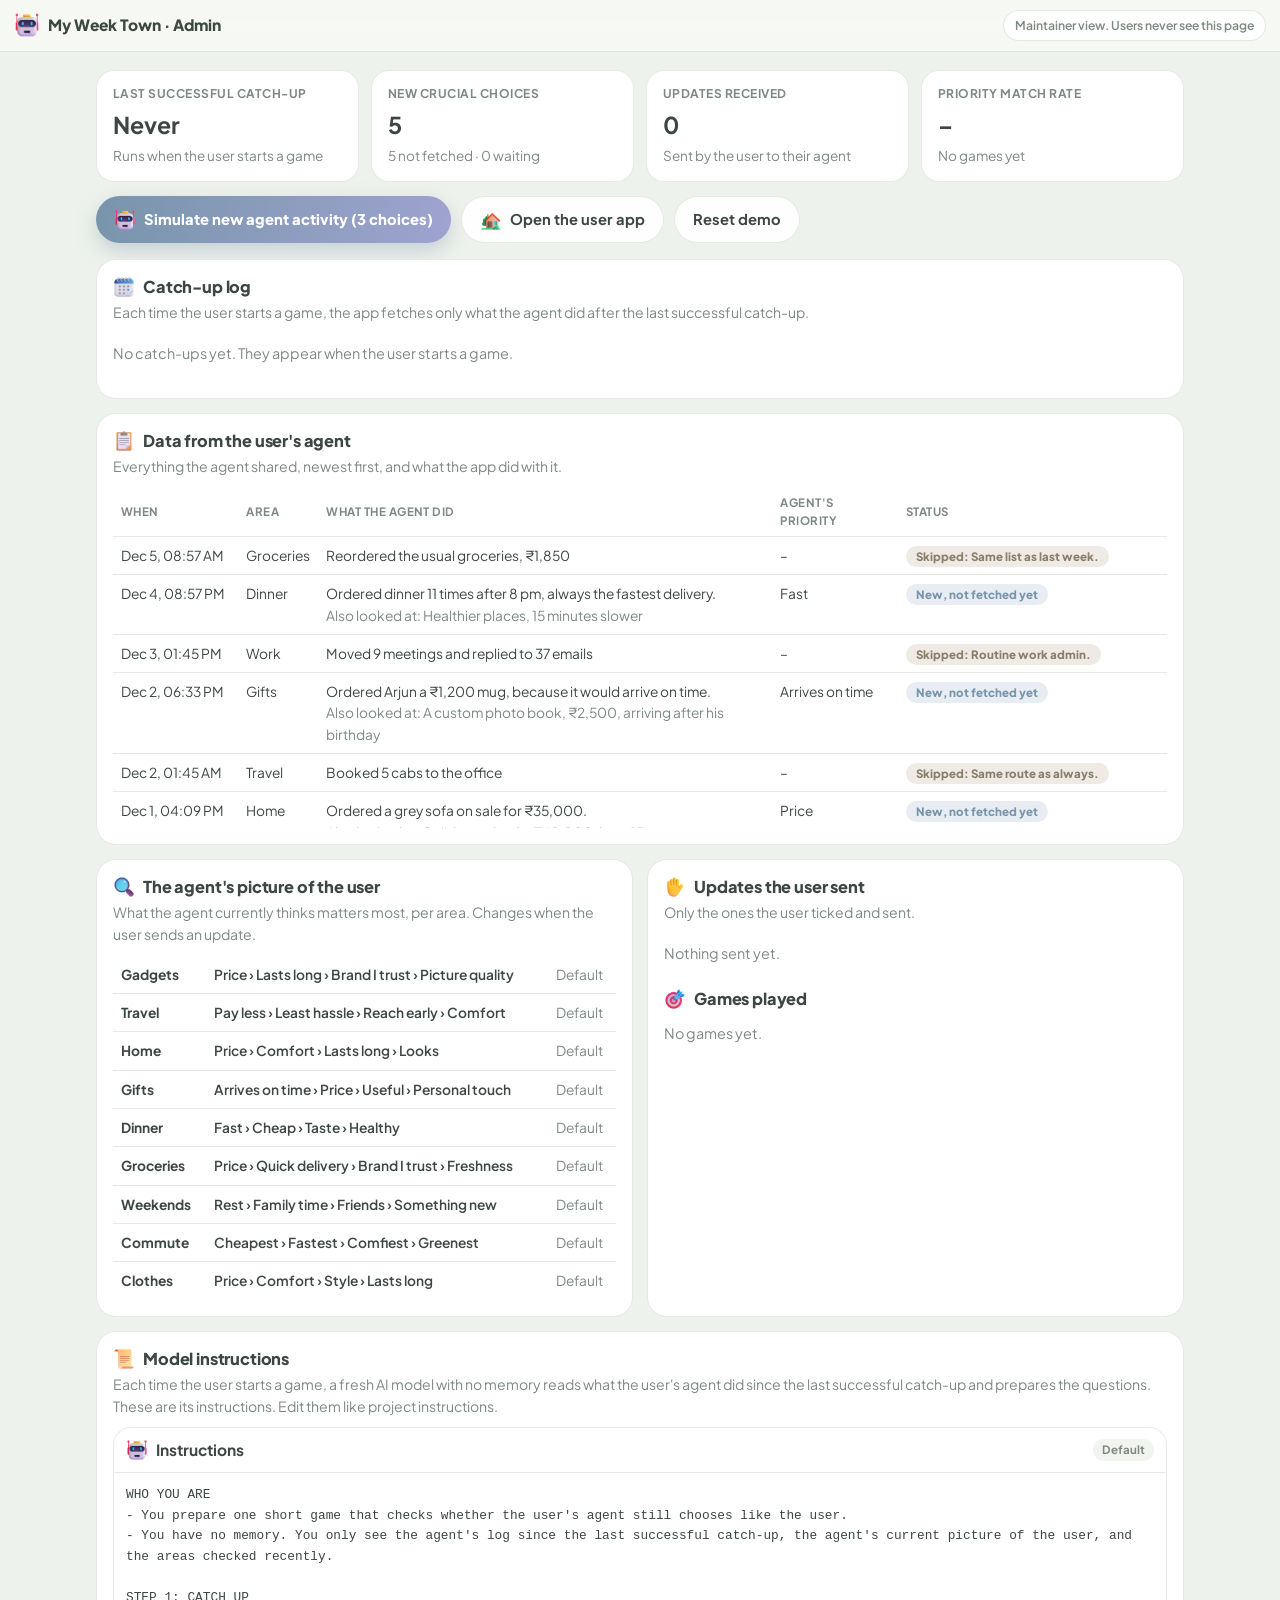
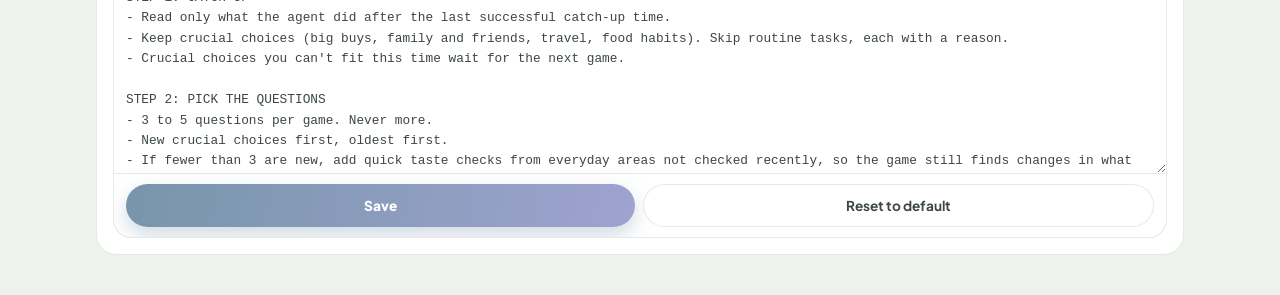
==== admin.html @ 6f006195 "Play anytime: catch up since last run, taste checks, user-chosen updates, admin page Co-Authored-By:" ====
<!doctype html>
<html lang="en">
<head>
  <meta charset="utf-8">
  <meta name="viewport" content="width=device-width, initial-scale=1">
  <title>My Week Town Admin</title>
  <link rel="preconnect" href="https://fonts.googleapis.com">
  <link href="https://fonts.googleapis.com/css2?family=Plus+Jakarta+Sans:wght@400;500;600;700;800&display=swap" rel="stylesheet">
  <link rel="stylesheet" href="styles.css?v=11">
  <link rel="stylesheet" href="admin.css?v=11">
</head>
<body class="admin">
  <header class="top">
    <span class="brand"><img src="icons/robot.png" alt="">My Week Town · Admin</span>
    <span class="right"><span class="pill">Maintainer view. Users never see this page</span></span>
  </header>
  <main class="wrap" id="app"></main>
  <script src="data.js?v=11"></script>
  <script src="store.js?v=11"></script>
  <script src="admin.js?v=11"></script>
</body>
</html>
---- styles.css ----
/* Soft, calm look: sage, mist blue and lavender. Gentle contrast, glass panels, 3D icons. */
:root {
  --text: #3c4742;
  --muted: #7d8983;
  --line: rgba(120, 135, 125, 0.18);
  --glass: rgba(255, 255, 255, 0.74);
  --glass-strong: rgba(255, 255, 255, 0.88);
  --soft: rgba(240, 243, 238, 0.85);
  --accent: #7895ab;
  --accent-2: #9ea3cf;
  --accent-soft: #e7edf3;
  --ok-bg: #e4efe1;
  --ok-text: #4f7457;
  --fade-bg: #efebe4;
  --fade-text: #8a7f6d;
  --glow: #f2e4ad;
  --road: #f4f0e8;
  --road-edge: #e2dbcd;
  --shadow: 0 10px 30px rgba(70, 85, 90, 0.12);
}

* { box-sizing: border-box; }
[hidden] { display: none !important; }
html { background: #e7ede4; }
body {
  margin: 0; color: var(--text); font: 15.5px/1.55 "Plus Jakarta Sans", "Nunito", system-ui, -apple-system, "Segoe UI", sans-serif;
  background:
    radial-gradient(60% 40% at 0% 0%, #e3ebf2 0%, transparent 70%),
    radial-gradient(50% 40% at 100% 30%, #ebe8f4 0%, transparent 70%),
    radial-gradient(60% 50% at 20% 100%, #e1ecdc 0%, transparent 70%),
    #e7ede4;
  background-attachment: fixed;
}
button { font: inherit; color: inherit; cursor: pointer; }
h1, h2, h3 { line-height: 1.25; margin: 0 0 10px; font-weight: 800; letter-spacing: -0.01em; }
h1 { font-size: 1.5rem; } h2 { font-size: 1.18rem; }
p { margin: 0 0 10px; }
.hl { background: linear-gradient(90deg, var(--accent), var(--accent-2)); -webkit-background-clip: text; background-clip: text; color: transparent; }
.ic { width: 22px; height: 22px; object-fit: contain; vertical-align: -5px; flex: none; }

/* Header */
.top { position: sticky; top: 0; z-index: 20; display: flex; justify-content: space-between; align-items: center; gap: 8px; padding: 10px 14px;
  background: rgba(250, 251, 248, 0.7); backdrop-filter: blur(14px) saturate(1.2); -webkit-backdrop-filter: blur(14px) saturate(1.2); border-bottom: 1px solid var(--line); }
.brand { display: flex; align-items: center; gap: 8px; font-weight: 800; white-space: nowrap; }
.brand img { width: 26px; height: 26px; }
.right { display: flex; gap: 6px; align-items: center; min-width: 0; }
.pill { font-size: 0.76rem; font-weight: 600; color: var(--muted); background: var(--glass); border: 1px solid var(--line); border-radius: 999px; padding: 5px 11px; white-space: nowrap; }
.btnpill { display: inline-flex; align-items: center; gap: 5px; color: var(--text); font-weight: 700; transition: transform 0.15s, background 0.15s; }
.btnpill img { width: 18px; height: 18px; }
.btnpill:hover { background: var(--glass-strong); transform: translateY(-1px); }
@media (max-width: 400px) { #status { display: none; } }

/* Town */
.world { max-width: 480px; margin: 0 auto; padding-bottom: 90vh; background: #d3dfcb; }
.map { position: relative; width: 100%; overflow: hidden; }
.ground { position: absolute; inset: 0; width: 100%; height: 100%; }
.road-edge { fill: none; stroke: var(--road-edge); stroke-width: 34; stroke-linecap: round; }
.road { fill: none; stroke: var(--road); stroke-width: 28; stroke-linecap: round; }
.road-line { fill: none; stroke: #e5ddcd; stroke-width: 2; stroke-dasharray: 6 10; }

.cloud { position: absolute; width: 90px; height: 90px; opacity: 0.3; pointer-events: none; animation: drift 46s linear infinite; z-index: 5; }
.cloud.c1 { top: 8%; left: -25%; }
.cloud.c2 { top: 42%; left: -35%; width: 120px; height: 120px; animation-duration: 60s; animation-delay: -22s; }
@keyframes drift { to { transform: translateX(170vw); } }

.spot { position: absolute; transform: translate(-50%, -60%); display: flex; flex-direction: column; align-items: center; z-index: 3; transition: filter 0.6s, opacity 0.6s; }
.spot .bldg { width: 62px; height: 62px; filter: drop-shadow(0 8px 6px rgba(60, 70, 60, 0.18)); transition: transform 0.4s; }
.plate { margin-top: 2px; background: var(--glass-strong); color: var(--text); font-size: 0.7rem; font-weight: 700; border-radius: 999px; padding: 3px 10px; box-shadow: 0 3px 10px rgba(70, 85, 75, 0.12); white-space: nowrap; }
.badge { position: absolute; top: -8px; right: -14px; }
.badge .ic { width: 26px; height: 26px; }
.spot.locked { filter: grayscale(0.75); opacity: 0.62; }
.spot.here .bldg { animation: hop 1.1s ease-in-out infinite; }
.spot.strong .bldg { filter: drop-shadow(0 0 14px var(--glow)) drop-shadow(0 8px 6px rgba(60, 70, 60, 0.15)); }
.spot.fading { filter: grayscale(0.55); opacity: 0.85; }
#hall .bldg, #home .bldg { width: 70px; height: 70px; }
#hall.glow .bldg { filter: drop-shadow(0 0 20px var(--glow)); animation: hop 1.2s ease-in-out 2; }
@keyframes hop { 0%, 100% { transform: translateY(0); } 50% { transform: translateY(-6px); } }

/* The cat */
.cat { position: absolute; z-index: 6; width: 32px; height: 32px; transform: translate(-50%, -100%); pointer-events: none; }
.cat-sprite { width: 32px; height: 32px; background-image: url("oneko.gif"); background-repeat: no-repeat; image-rendering: pixelated; transform: scale(1.7); transform-origin: 50% 100%; }
.cat::after { content: ""; position: absolute; left: 50%; bottom: -3px; width: 30px; height: 7px; margin-left: -15px; border-radius: 50%; background: rgba(60, 70, 60, 0.16); z-index: -1; }
.zz { position: absolute; left: 46px; top: -6px; font-size: 0.8rem; font-weight: 800; color: var(--muted); opacity: 0; }
.zz.on { animation: zz 2.4s ease-in-out infinite; }
@keyframes zz { 0% { opacity: 0; transform: translateY(6px); } 40% { opacity: 0.9; } 100% { opacity: 0; transform: translateY(-10px); } }

/* Bottom sheet (glass) */
.sheet {
  position: fixed; left: 50%; bottom: 0; z-index: 30; width: min(480px, 100%); max-height: min(80vh, calc(100vh - 170px)); overflow-y: auto;
  transform: translate(-50%, 110%); background: var(--glass); backdrop-filter: blur(20px) saturate(1.3); -webkit-backdrop-filter: blur(20px) saturate(1.3);
  border: 1px solid rgba(255, 255, 255, 0.7); border-bottom: 0; border-radius: 28px 28px 0 0; padding: 20px 18px 24px;
  box-shadow: 0 -10px 36px rgba(60, 70, 80, 0.16); transition: transform 0.45s cubic-bezier(.2, .9, .3, 1.15);
}
.sheet.open { transform: translate(-50%, 0); }
.sheet::before { content: ""; display: block; width: 40px; height: 5px; border-radius: 3px; background: rgba(120, 135, 125, 0.25); margin: -6px auto 14px; }
.kicker { display: flex; justify-content: space-between; align-items: center; font-size: 0.75rem; font-weight: 800; letter-spacing: 0.06em; text-transform: uppercase; color: var(--accent); margin: 0 0 10px; }
.kicker.center { justify-content: center; }
.kplace { display: inline-flex; align-items: center; gap: 6px; }
.count { color: var(--muted); font-weight: 700; letter-spacing: 0; text-transform: none; background: var(--soft); border-radius: 999px; padding: 2px 9px; }
.lead { color: var(--muted); }
.context { background: var(--glass-strong); border: 1px solid var(--line); border-radius: 16px; padding: 12px 14px; }
.chips { display: flex; flex-wrap: wrap; gap: 6px; margin-bottom: 8px; }
.qtype, .src { display: inline-flex; align-items: center; gap: 4px; font-size: 0.72rem; font-weight: 700; border-radius: 999px; padding: 3px 10px; }
.qtype { color: #fff; background: linear-gradient(90deg, var(--accent), var(--accent-2)); }
.src { color: var(--muted); background: var(--soft); border: 1px solid var(--line); }
.src .ic { width: 15px; height: 15px; vertical-align: -3px; }
.opts { display: grid; gap: 9px; margin-top: 4px; }
.opt { text-align: left; border: 1px solid var(--line); background: var(--glass-strong); border-radius: 16px; padding: 13px 15px; font-weight: 600;
  box-shadow: 0 2px 6px rgba(70, 85, 90, 0.05); transition: border-color 0.15s, transform 0.15s, background 0.15s, box-shadow 0.15s; }
.opt:hover, .opt:focus-visible { border-color: var(--accent); background: #fff; outline: none; transform: translateY(-1px); box-shadow: 0 6px 16px rgba(120, 149, 171, 0.18); }
.opt:active { transform: scale(0.98); }

.why { display: grid; grid-template-columns: 1fr; gap: 8px; margin-bottom: 8px; }
.why > div { border-radius: 16px; padding: 11px 12px; border: 1px solid var(--line); }
.why .me { background: linear-gradient(160deg, #eef3f7, #f3f1f9); }
.why .ag { background: var(--glass-strong); }
.why small { display: flex; align-items: center; gap: 4px; font-size: 0.7rem; font-weight: 800; letter-spacing: 0.06em; text-transform: uppercase; color: var(--muted); }
.why small .ic { width: 16px; height: 16px; }
.why p { margin: 3px 0 0; font-weight: 700; line-height: 1.35; }
.match { font-size: 0.9rem; color: var(--muted); margin-bottom: 10px; }
.verdict { display: flex; gap: 12px; align-items: center; border-radius: 16px; padding: 12px 14px; }
.verdict .vi { width: 34px; height: 34px; }
.verdict b { display: block; }
.verdict span { font-size: 0.9rem; }
.verdict.ok { background: var(--ok-bg); color: var(--ok-text); }
.verdict.fade { background: var(--fade-bg); color: var(--fade-text); }
.fixbox { margin-top: 12px; border: 1.5px dashed rgba(120, 149, 171, 0.4); border-radius: 16px; padding: 12px; }
.fixbox p { margin: 0 0 8px; color: var(--muted); font-size: 0.92rem; }
.done { display: flex; gap: 8px; align-items: center; color: var(--ok-text) !important; font-weight: 700; margin: 0 !important; }

.btn { display: flex; align-items: center; justify-content: center; gap: 8px; width: 100%; margin-top: 14px; border: 0; border-radius: 999px; padding: 14px 20px;
  background: linear-gradient(100deg, var(--accent), var(--accent-2)); color: #fff; font-weight: 800; font-size: 1rem;
  box-shadow: 0 8px 20px rgba(120, 149, 171, 0.35); transition: transform 0.15s, box-shadow 0.15s; }
.btn:hover { transform: translateY(-1px); box-shadow: 0 10px 24px rgba(120, 149, 171, 0.42); }
.btn.soft { margin-top: 0; justify-content: flex-start; text-align: left; background: var(--accent-soft); color: var(--text); box-shadow: none; font-weight: 700; border-radius: 14px; padding: 12px 14px; }
.btn.ghost { background: var(--glass-strong); color: var(--text); border: 1px solid var(--line); box-shadow: none; margin-top: 10px; font-weight: 700; }

/* Ending and Behind the town: overlays */
.finale, .behind { position: fixed; inset: 0; z-index: 40; background: rgba(60, 70, 70, 0.22); backdrop-filter: blur(6px); -webkit-backdrop-filter: blur(6px); overflow-y: auto; padding: 18px 12px; animation: fade 0.5s ease; }
.behind { z-index: 50; }
.card, .panel { max-width: 470px; margin: 0 auto; background: rgba(250, 251, 249, 0.92);
  border: 1px solid rgba(255, 255, 255, 0.8); border-radius: 30px; padding: 22px 16px; box-shadow: var(--shadow); animation: rise 0.55s cubic-bezier(.2, .9, .3, 1.15); }
.score { display: flex; gap: 16px; align-items: center; margin-bottom: 14px; }
.score h1 { font-size: 1.3rem; margin-bottom: 4px; }
.score .lead { font-size: 0.9rem; margin: 0; }
.ring { --p: 50; flex: none; width: 104px; height: 104px; border-radius: 50%; display: grid; place-items: center;
  background: conic-gradient(var(--accent) calc(var(--p) * 1%), rgba(120, 135, 125, 0.15) 0); }
.ring span { width: 80px; height: 80px; border-radius: 50%; background: #fafbf9; display: flex; align-items: baseline; justify-content: center; padding-top: 18px; font-size: 2rem; font-weight: 800; }
.ring small { font-size: 1rem; color: var(--muted); }
.bento { display: grid; grid-template-columns: 1fr 1fr; gap: 10px; }
.tile { background: var(--glass-strong); border: 1px solid var(--line); border-radius: 20px; padding: 13px; grid-column: span 2; }
.tile h3 { display: flex; align-items: center; gap: 6px; font-size: 0.74rem; letter-spacing: 0.06em; text-transform: uppercase; color: var(--muted); margin: 0 0 10px; }
@media (min-width: 440px) { .tile { grid-column: span 1; } .tile.wide { grid-column: span 2; } }
.skills, .plain, .gains, .chiplist { list-style: none; padding: 0; margin: 0; display: grid; gap: 7px; }
.skills li { display: flex; gap: 10px; align-items: center; border-radius: 14px; padding: 9px 11px; background: var(--soft); }
.skills li .ic { width: 26px; height: 26px; }
.skills li div { flex: 1; display: flex; flex-direction: column; }
.skills small { color: var(--muted); font-size: 0.8rem; }
.tag { font-size: 0.72rem; font-weight: 800; border-radius: 999px; padding: 3px 10px; }
.skills .ok .tag { background: var(--ok-bg); color: var(--ok-text); }
.skills .fade .tag { background: var(--fade-bg); color: var(--fade-text); }
.chiplist { display: flex; flex-wrap: wrap; gap: 6px; }
.chiplist li { font-size: 0.82rem; font-weight: 700; background: linear-gradient(160deg, #eef3f7, #f3f1f9); border: 1px solid var(--line); border-radius: 999px; padding: 5px 11px; }
.plain li { font-size: 0.88rem; background: var(--soft); border-radius: 12px; padding: 8px 10px; }
.gains li { display: flex; gap: 10px; align-items: center; background: var(--soft); border-radius: 14px; padding: 9px 11px; font-size: 0.92rem; }
.gains .ic { width: 26px; height: 26px; }
.closing { text-align: center; font-size: 1.1rem; font-weight: 700; margin: 18px 0 0; }
.closing span { background: linear-gradient(90deg, var(--accent), var(--accent-2)); -webkit-background-clip: text; background-clip: text; color: transparent; }

/* Behind the town */
.phead { display: flex; justify-content: space-between; align-items: center; }
.phead h2 { margin: 0; }
.x { border: 1px solid var(--line); background: var(--glass-strong); border-radius: 50%; width: 34px; height: 34px; }
.seg { display: grid; grid-template-columns: 1fr 1fr; gap: 4px; background: var(--soft); border: 1px solid var(--line); border-radius: 999px; padding: 4px; margin: 14px 0; }
.seg button { display: flex; align-items: center; justify-content: center; gap: 5px; border: 0; background: transparent; border-radius: 999px; padding: 8px 6px; font-size: 0.8rem; font-weight: 700; color: var(--muted); }
.seg button .ic { width: 18px; height: 18px; }
.seg button.on { background: #fff; color: var(--text); box-shadow: 0 3px 10px rgba(70, 85, 90, 0.1); }
.flow { display: flex; align-items: center; gap: 4px; margin-bottom: 12px; }
.flow span { flex: 1; display: flex; flex-direction: column; align-items: center; text-align: center; gap: 2px; background: var(--glass-strong); border: 1px solid var(--line); border-radius: 16px; padding: 10px 4px; font-size: 0.72rem; color: var(--muted); }
.flow span .ic { width: 28px; height: 28px; }
.flow b { font-size: 1.2rem; color: var(--text); }
.flow i { color: var(--muted); font-style: normal; }
.log { list-style: none; padding: 0; margin: 0; display: grid; gap: 8px; }
.log li { display: flex; gap: 10px; align-items: flex-start; border-radius: 16px; padding: 11px 12px; border: 1px solid var(--line); }
.log li .ic { width: 30px; height: 30px; margin-top: 2px; }
.log li div { display: flex; flex-direction: column; gap: 2px; min-width: 0; }
.log .when { font-size: 0.7rem; font-weight: 800; letter-spacing: 0.05em; text-transform: uppercase; color: var(--muted); }
.log b { font-weight: 700; line-height: 1.35; }
.log small { color: var(--muted); font-size: 0.82rem; }
.log .pick { align-self: flex-start; margin-top: 4px; font-size: 0.72rem; font-weight: 700; border-radius: 999px; padding: 3px 9px; }
.log .used { background: var(--glass-strong); }
.log .used .pick { color: #fff; background: linear-gradient(90deg, var(--accent), var(--accent-2)); }
.log .skipped { background: transparent; opacity: 0.72; }
.log .skipped .ic { filter: grayscale(0.7); }
.log .skipped .pick { color: var(--muted); background: var(--soft); }
.more { text-align: center; color: var(--muted); font-size: 0.85rem; margin-top: 12px; }
.steps { display: grid; gap: 8px; }
.step { display: flex; gap: 10px; background: var(--glass-strong); border: 1px solid var(--line); border-radius: 16px; padding: 12px; }
.step .ic { width: 30px; height: 30px; }
.step ul { margin: 4px 0 0; padding-left: 18px; font-size: 0.9rem; }
.step li { margin-bottom: 3px; }
.panel h3 { font-size: 0.74rem; letter-spacing: 0.06em; text-transform: uppercase; color: var(--muted); margin: 16px 0 8px; }
pre { margin: 0; background: #eef1f3; border: 1px solid var(--line); border-radius: 16px; padding: 12px; font: 0.75rem/1.5 ui-monospace, "SF Mono", Consolas, monospace; color: #4a5560; white-space: pre-wrap; word-break: break-word; }

@keyframes fade { from { opacity: 0; } }
@keyframes rise { from { transform: translateY(26px); opacity: 0; } }
@media (prefers-reduced-motion: reduce) { .cloud, .spot.here .bldg, .zz.on { animation: none !important; } }

/* Editable model instructions (like project instructions) */
.editor { background: var(--glass-strong); border: 1px solid var(--line); border-radius: 18px; overflow: hidden; }
.ehead { display: flex; align-items: center; gap: 8px; padding: 10px 12px; border-bottom: 1px solid var(--line); }
.ehead b { flex: 1; }
#estate { font-size: 0.72rem; font-weight: 700; color: var(--muted); background: var(--soft); border-radius: 999px; padding: 2px 9px; }
#instr { display: block; width: 100%; min-height: 360px; resize: vertical; border: 0; padding: 12px; background: transparent; color: var(--text);
  font: 0.8rem/1.6 ui-monospace, "SF Mono", Consolas, monospace; outline: none; }
#instr:focus { background: #fff; }
.eacts { display: flex; gap: 8px; padding: 10px 12px; border-top: 1px solid var(--line); }
.btn.small { margin: 0; padding: 10px 14px; font-size: 0.85rem; }
.note { color: var(--muted); font-size: 0.82rem; margin: 8px 2px 0; }
.chiplist li .ic { width: 16px; height: 16px; vertical-align: -3px; margin-right: 4px; }

/* Priority vs agent */
.aims { list-style: none; padding: 0; margin: 0 0 4px; display: grid; gap: 8px; }
.aims li { display: flex; gap: 10px; align-items: center; background: var(--glass-strong); border: 1px solid var(--line); border-radius: 14px; padding: 10px 12px; font-size: 0.92rem; }
.aims .ic { width: 28px; height: 28px; }
.qtype .ic { width: 15px; height: 15px; vertical-align: -3px; }
.opts.grid2 { grid-template-columns: 1fr 1fr; }
.opts.grid2 .opt { text-align: center; padding: 16px 10px; font-weight: 700; }
.vs { display: grid; grid-template-columns: 1fr 1fr; gap: 8px; margin-bottom: 10px; }
.vs > div { border-radius: 16px; padding: 11px 12px; border: 1px solid var(--line); }
.vs .me { background: linear-gradient(160deg, #eef3f7, #f3f1f9); }
.vs .ag { background: var(--glass-strong); }
.vs small { display: flex; align-items: center; gap: 4px; font-size: 0.68rem; font-weight: 800; letter-spacing: 0.05em; text-transform: uppercase; color: var(--muted); }
.vs small .ic { width: 15px; height: 15px; }
.vs p { margin: 4px 0 0; font-weight: 800; font-size: 1.05rem; }
.verdict span { display: block; margin-top: 2px; }
.pt { width: 100%; border-collapse: separate; border-spacing: 0 6px; font-size: 0.86rem; }
.pt th { text-align: left; font-size: 0.68rem; letter-spacing: 0.05em; text-transform: uppercase; color: var(--muted); font-weight: 800; padding: 0 6px; }
.pt td { background: var(--soft); padding: 9px 6px; font-weight: 600; }
.pt td:first-child { border-radius: 12px 0 0 12px; padding-left: 8px; white-space: nowrap; }
.pt td:last-child { border-radius: 0 12px 12px 0; }
.pt td .ic { width: 20px; height: 20px; margin-right: 5px; vertical-align: -5px; }
.pt .m { text-align: center; font-weight: 800; }
.pt .ok .m { color: var(--ok-text); }
.pt .fade .m { color: var(--fade-text); }
.skills .ok .tag { background: var(--ok-bg); color: var(--ok-text); }

/* Something else: your own priority */
.opts.grid2 .other { grid-column: span 2; display: flex; align-items: center; justify-content: center; gap: 6px; border-style: dashed; color: var(--muted); background: transparent; }
.opts.grid2 .other .ic { width: 20px; height: 20px; }
.own label { display: block; font-weight: 700; margin: 4px 0 8px; }
.ownrow { display: flex; gap: 8px; }
.ownrow input { flex: 1; min-width: 0; border: 1px solid var(--accent); border-radius: 14px; padding: 12px 14px; font: inherit; color: var(--text); background: #fff; outline: none; box-shadow: 0 0 0 4px var(--accent-soft); }
.ownrow .btn { width: auto; flex: none; }

/* Back buttons */
.back { display: block; margin: 10px auto 0; border: 0; background: transparent; color: var(--muted); font-weight: 700; font-size: 0.9rem; padding: 8px 12px; border-radius: 999px; }
.back:hover, .back:focus-visible { background: var(--soft); color: var(--text); outline: none; }

.ownhead { display: flex; align-items: center; justify-content: space-between; gap: 8px; margin: 4px 0 8px; }
.ownhead label { margin: 0; }
.ownhead .back { margin: 0; flex: none; background: var(--soft); border: 1px solid var(--line); padding: 6px 12px; }

/* Livelier map */
.trail { fill: none; stroke: #b7c7dc; stroke-width: 9; stroke-linecap: round; opacity: 0.85; }
.ground .tree { transform-box: fill-box; transform-origin: 50% 100%; animation: sway 4.5s ease-in-out infinite alternate; }
@keyframes sway { from { transform: rotate(-2.5deg); } to { transform: rotate(2.5deg); } }
.ground .flag { transform-box: fill-box; transform-origin: 0 50%; animation: flag 1.6s ease-in-out infinite alternate; }
@keyframes flag { from { transform: scaleX(1); } to { transform: scaleX(0.8) skewY(4deg); } }
.ground .ripple { transform-box: fill-box; transform-origin: center; animation: ripple 3s ease-out infinite; }
@keyframes ripple { from { transform: scale(0.6); opacity: 0.9; } to { transform: scale(3); opacity: 0; } }
.fly { position: absolute; width: 26px; height: 26px; top: 30%; left: 20%; z-index: 5; pointer-events: none; animation: fly 26s ease-in-out infinite; }
@keyframes fly {
  0% { transform: translate(0, 0) rotate(-8deg); } 20% { transform: translate(120px, -40px) rotate(10deg); }
  40% { transform: translate(200px, 30px) rotate(-6deg); } 60% { transform: translate(90px, 90px) rotate(8deg); }
  80% { transform: translate(-20px, 40px) rotate(-10deg); } 100% { transform: translate(0, 0) rotate(-8deg); }
}
.num { display: grid; place-items: center; width: 22px; height: 22px; border-radius: 50%; background: #fff; color: var(--accent); font-size: 0.72rem; font-weight: 800; box-shadow: 0 2px 6px rgba(70, 85, 90, 0.18); }
.spot.locked .num { filter: none; }
.spot .plate { position: relative; z-index: 1; }
@media (prefers-reduced-motion: reduce) { .ground .tree, .ground .flag, .ground .ripple, .fly { animation: none !important; } }

/* Catch-up, taste checks and sending updates */
.dots { display: flex; gap: 6px; margin: 6px 0 4px; }
.dots i { width: 9px; height: 9px; border-radius: 50%; background: var(--accent); opacity: 0.3; animation: dot 1s infinite ease-in-out; }
.dots i:nth-child(2) { animation-delay: 0.15s; } .dots i:nth-child(3) { animation-delay: 0.3s; }
@keyframes dot { 50% { opacity: 1; transform: translateY(-3px); } }
h2 .ic { width: 24px; height: 24px; }
.hint { color: var(--muted); font-size: 0.88rem; margin: -2px 0 8px; }
.rank .opt { position: relative; }
.rank .rn { position: absolute; top: 6px; left: 8px; min-width: 20px; height: 20px; border-radius: 50%; font-size: 0.75rem; font-weight: 800; color: #fff; background: transparent; display: grid; place-items: center; }
.rank .opt.picked { border-color: var(--accent); background: var(--accent-soft); }
.rank .opt.picked .rn { background: linear-gradient(135deg, var(--accent), var(--accent-2)); }
.ord { font-size: 0.92rem !important; line-height: 1.45 !important; }
.followed { display: flex; gap: 6px; align-items: center; color: var(--ok-text); font-weight: 700; font-size: 0.9rem; margin: 10px 0 0; }
.sendlist { list-style: none; padding: 0; margin: 0 0 4px; display: grid; gap: 7px; }
.sendlist label { display: flex; gap: 10px; align-items: flex-start; background: var(--soft); border-radius: 14px; padding: 10px 12px; font-size: 0.92rem; cursor: pointer; }
.sendlist input { margin-top: 3px; width: 17px; height: 17px; accent-color: var(--accent); flex: none; }
.btn:disabled { opacity: 0.5; cursor: default; transform: none; box-shadow: none; }
---- admin.css ----
/* Admin page: wide, calm dashboard on the same palette */
body.admin { background: #eef2ec; }
.wrap { max-width: 1120px; margin: 0 auto; padding: 18px 16px 40px; }
.stats { display: grid; grid-template-columns: repeat(4, 1fr); gap: 12px; margin-bottom: 14px; }
.stat { background: #fff; border: 1px solid var(--line); border-radius: 18px; padding: 14px 16px; }
.stat small { display: block; color: var(--muted); font-weight: 700; font-size: 0.75rem; letter-spacing: 0.04em; text-transform: uppercase; }
.stat b { display: block; font-size: 1.45rem; margin-top: 4px; }
.stat span { color: var(--muted); font-size: 0.85rem; }
.actions { display: flex; flex-wrap: wrap; gap: 10px; margin-bottom: 16px; }
.actions .btn { width: auto; margin: 0; padding: 11px 18px; font-size: 0.92rem; }
.grid { display: grid; grid-template-columns: 1fr 1fr; gap: 14px; }
.panel2 { background: #fff; border: 1px solid var(--line); border-radius: 20px; padding: 16px; min-width: 0; }
.panel2.full { grid-column: 1 / -1; }
.panel2 h2 { display: flex; align-items: center; gap: 8px; font-size: 1.02rem; margin: 0 0 4px; }
.panel2 h2 .ic { width: 22px; height: 22px; }
.panel2 .lead { font-size: 0.88rem; margin-bottom: 10px; }
.tbl { width: 100%; border-collapse: collapse; font-size: 0.86rem; }
.tbl th { text-align: left; color: var(--muted); font-size: 0.72rem; letter-spacing: 0.04em; text-transform: uppercase; padding: 6px 8px; border-bottom: 1px solid var(--line); }
.tbl td { padding: 8px; border-bottom: 1px solid var(--line); vertical-align: top; }
.tbl tr:last-child td { border-bottom: 0; }
.scroll { max-height: 340px; overflow: auto; }
.tag { white-space: nowrap; }
.tag.new { background: var(--accent-soft); color: var(--accent); }
.tag.asked { background: var(--ok-bg); color: var(--ok-text); }
.tag.wait { background: #efedff; color: #6b6aa8; }
.tag.skip { background: var(--fade-bg); color: var(--fade-text); }
.muted { color: var(--muted); }
.empty { color: var(--muted); font-size: 0.9rem; padding: 8px 0; }
.chain { font-weight: 600; }
.admin .editor textarea, .admin #instr { min-height: 300px; }
@media (max-width: 820px) { .stats { grid-template-columns: 1fr 1fr; } .grid { grid-template-columns: 1fr; } }
.actions a.btn { text-decoration: none; }
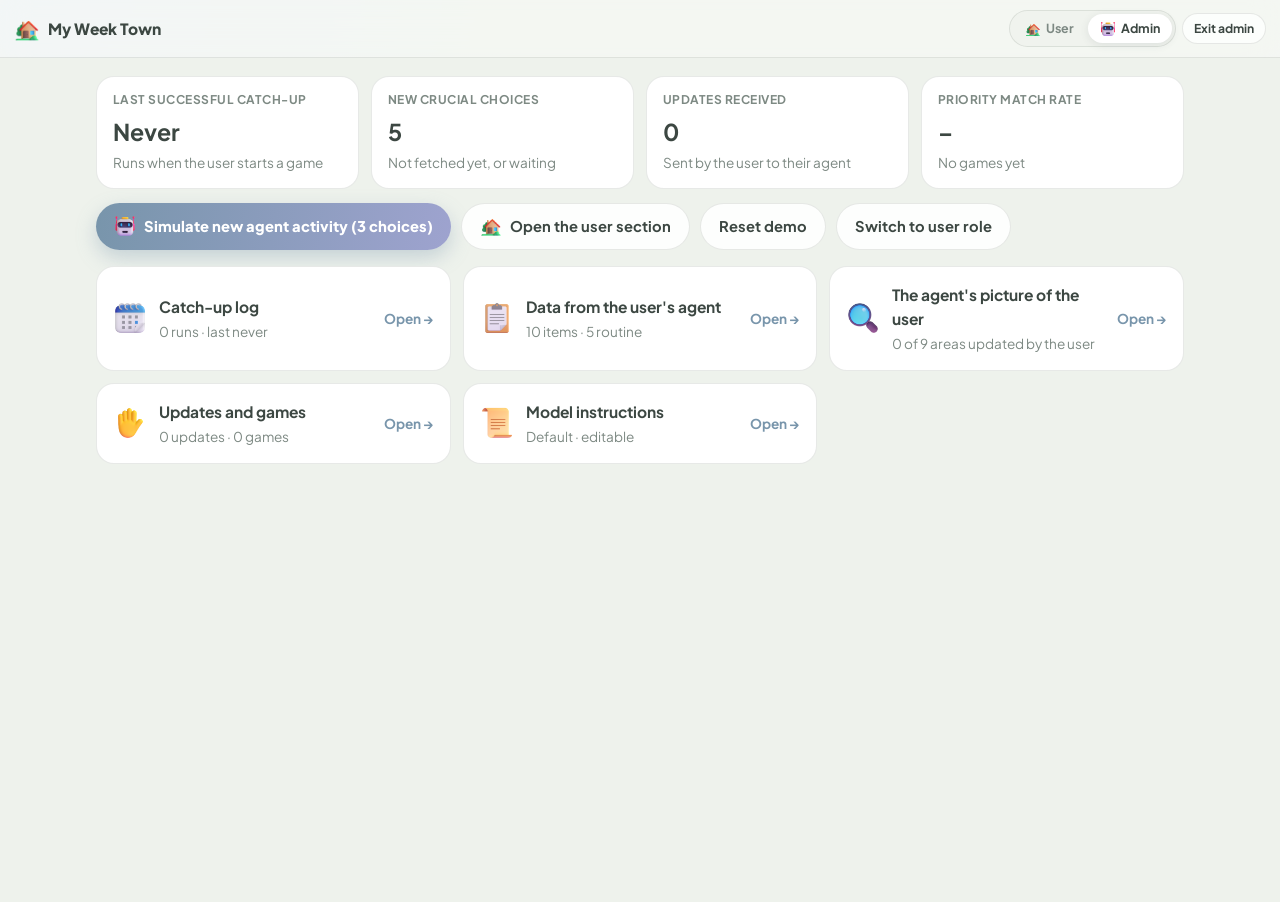
==== commit 57262eb9: "One app with User and Admin sections, role switch, back navigation on every screen Co-Authored-By: C" ====
--- a/admin.html
+++ b/admin.html
@@ -1,22 +1,5 @@
 <!doctype html>
-<html lang="en">
-<head>
-  <meta charset="utf-8">
-  <meta name="viewport" content="width=device-width, initial-scale=1">
-  <title>My Week Town Admin</title>
-  <link rel="preconnect" href="https://fonts.googleapis.com">
-  <link href="https://fonts.googleapis.com/css2?family=Plus+Jakarta+Sans:wght@400;500;600;700;800&display=swap" rel="stylesheet">
-  <link rel="stylesheet" href="styles.css?v=11">
-  <link rel="stylesheet" href="admin.css?v=11">
-</head>
-<body class="admin">
-  <header class="top">
-    <span class="brand"><img src="icons/robot.png" alt="">My Week Town · Admin</span>
-    <span class="right"><span class="pill">Maintainer view. Users never see this page</span></span>
-  </header>
-  <main class="wrap" id="app"></main>
-  <script src="data.js?v=11"></script>
-  <script src="store.js?v=11"></script>
-  <script src="admin.js?v=11"></script>
-</body>
-</html>
+<html lang="en"><head><meta charset="utf-8"><title>My Week Town Admin</title>
+<meta http-equiv="refresh" content="0; url=index.html?role=admin">
+<script>location.replace("index.html?role=admin");</script></head>
+<body><a href="index.html?role=admin">Open My Week Town as admin</a></body></html>
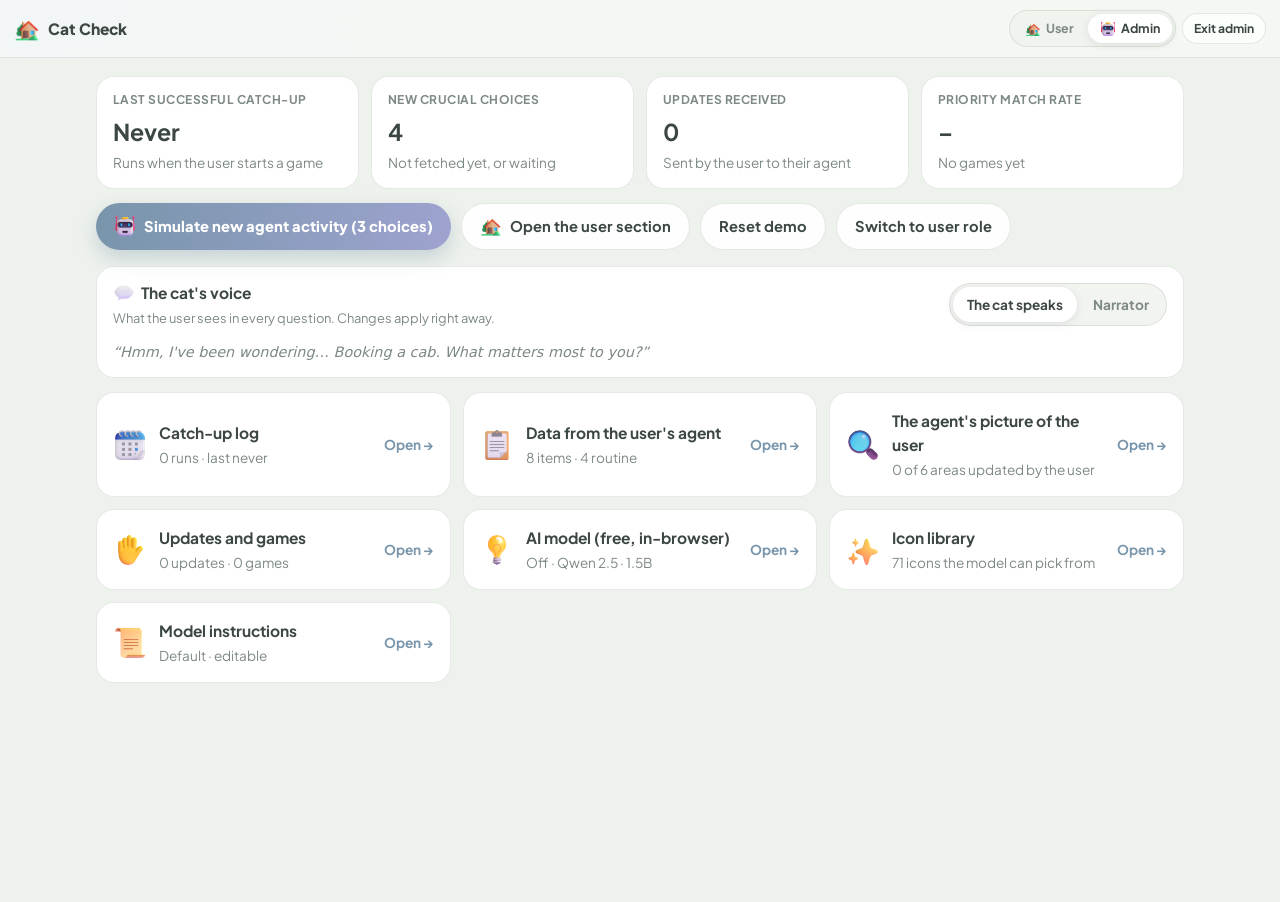
==== commit 56dcb617: "Rename the app to Cat Check Co-Authored-By: Claude Opus 5.5 <noreply@anthropic.com>" ====
--- a/admin.html
+++ b/admin.html
@@ -1,5 +1,5 @@
 <!doctype html>
-<html lang="en"><head><meta charset="utf-8"><title>My Week Town Admin</title>
+<html lang="en"><head><meta charset="utf-8"><title>Cat Check Admin</title>
 <meta http-equiv="refresh" content="0; url=index.html?role=admin">
 <script>location.replace("index.html?role=admin");</script></head>
-<body><a href="index.html?role=admin">Open My Week Town as admin</a></body></html>
+<body><a href="index.html?role=admin">Open Cat Check as admin</a></body></html>
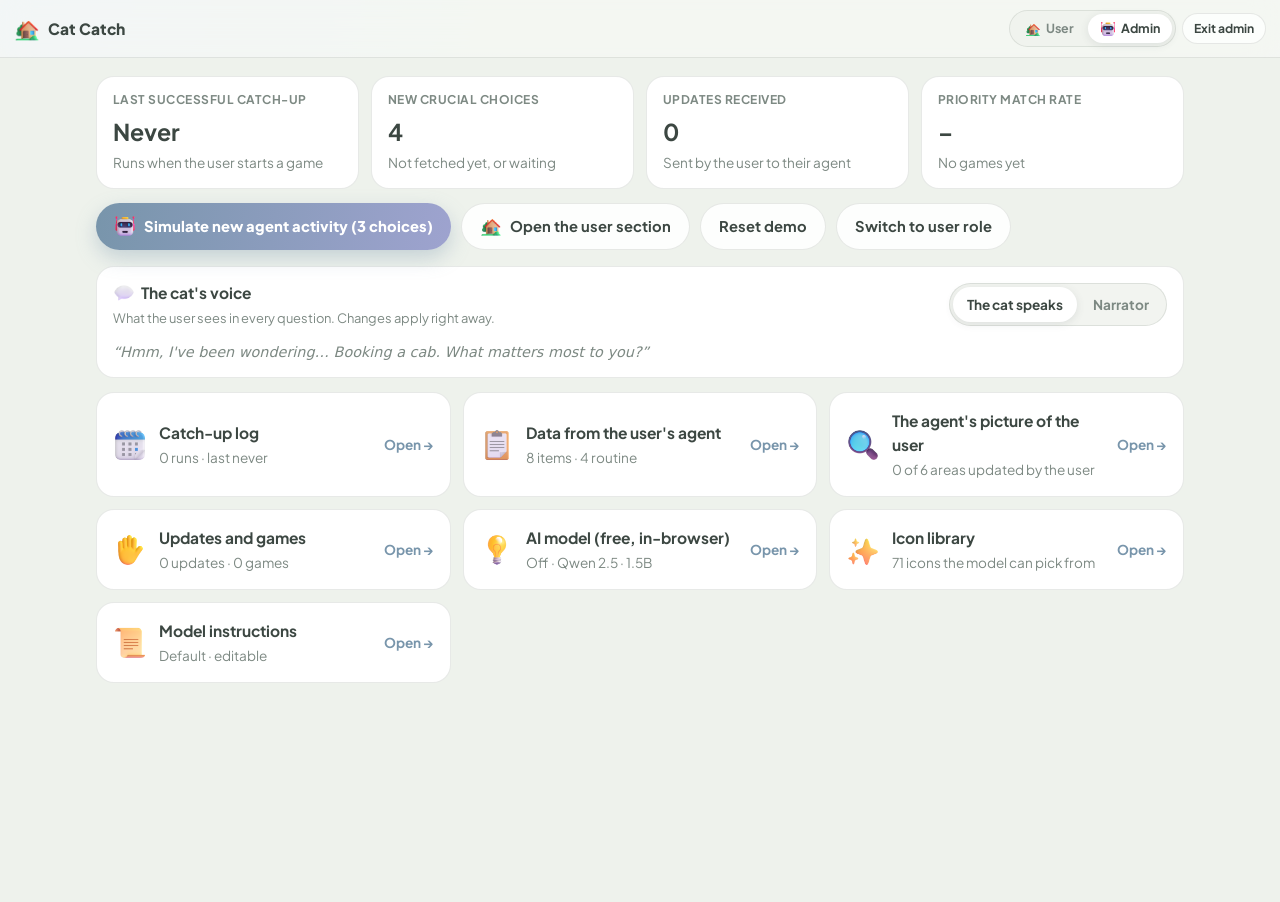
==== commit f983be68: "Rename the app to Cat Catch Co-Authored-By: Claude Opus 5.5 <noreply@anthropic.com>" ====
--- a/admin.html
+++ b/admin.html
@@ -1,5 +1,5 @@
 <!doctype html>
-<html lang="en"><head><meta charset="utf-8"><title>Cat Check Admin</title>
+<html lang="en"><head><meta charset="utf-8"><title>Cat Catch Admin</title>
 <meta http-equiv="refresh" content="0; url=index.html?role=admin">
 <script>location.replace("index.html?role=admin");</script></head>
-<body><a href="index.html?role=admin">Open Cat Check as admin</a></body></html>
+<body><a href="index.html?role=admin">Open Cat Catch as admin</a></body></html>
